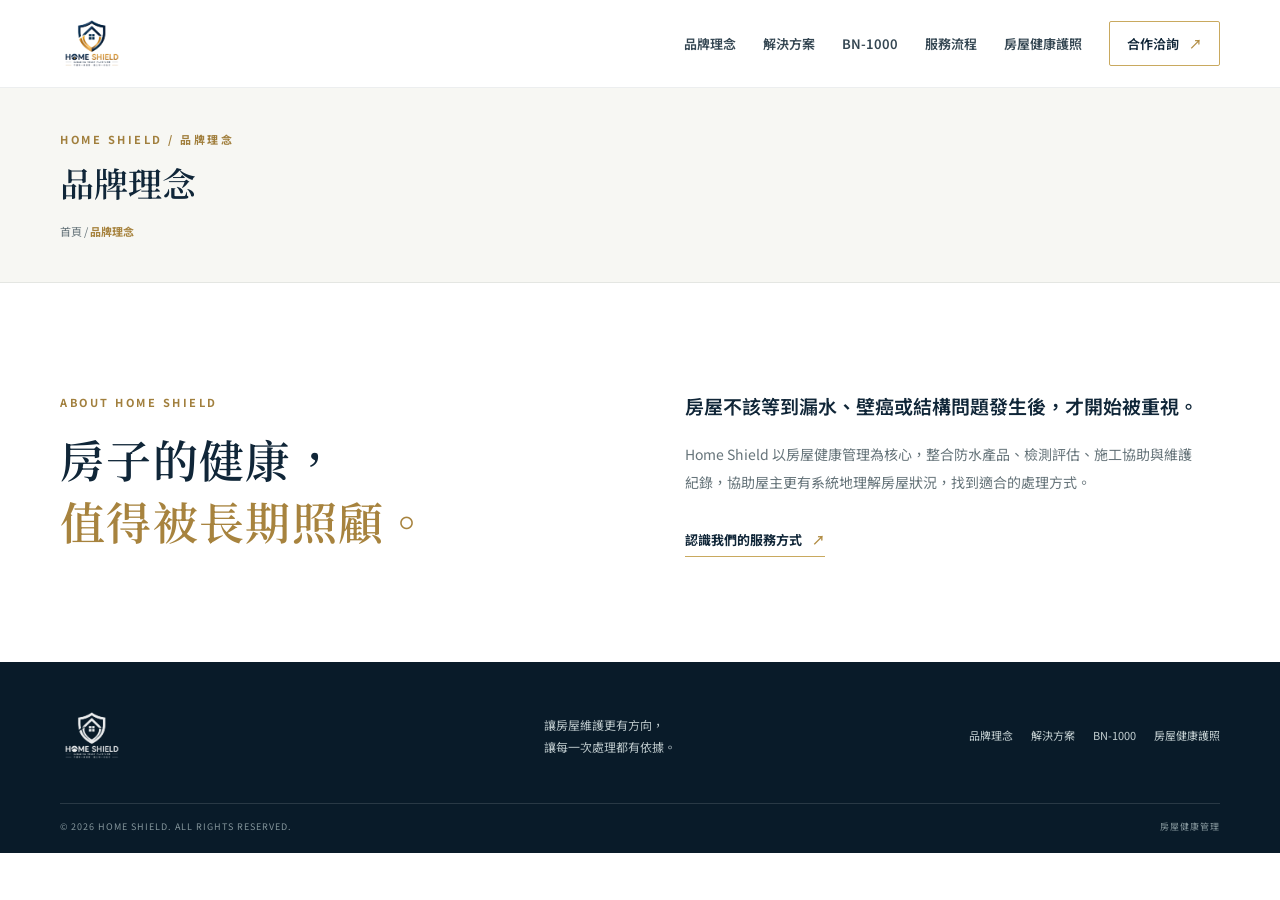
==== about.html @ ea7a78ab "Add files via upload" ====
<!doctype html>
<html lang="zh-Hant"><head>
<meta charset="utf-8"><meta name="viewport" content="width=device-width, initial-scale=1">
<meta name="theme-color" content="#102638">
<meta name="description" content="Home Shield 房屋健康管理，從房屋健檢、防水產品到施工服務。">
<title>品牌理念｜Home Shield 房屋健康管理</title>
<link rel="preconnect" href="https://fonts.googleapis.com"><link rel="preconnect" href="https://fonts.gstatic.com" crossorigin>
<link href="https://fonts.googleapis.com/css2?family=Noto+Sans+TC:wght@400;500;600;700;800&family=Noto+Serif+TC:wght@500;600;700&display=swap" rel="stylesheet">
<link rel="stylesheet" href="./styles.css"></head><body class="inner-page">
<header class="site-header" id="top">
  <div class="container nav-wrap">
    <a class="brand" href="./index.html" aria-label="Home Shield 首頁"><img src="./home-shield-logo.png" alt="HOME SHIELD 房屋健康管理" class="brand-logo"></a>
    <button class="menu-toggle" type="button" aria-label="開啟選單" aria-expanded="false"><span></span><span></span><span></span></button>
    <nav class="main-nav" aria-label="主要導覽">
      <a href="./about.html" data-anchor="about">品牌理念</a>
      <a href="./solutions.html" data-anchor="solutions">解決方案</a>
      <a href="./bn1000.html" data-anchor="bn1000">BN-1000</a>
      <a href="./process.html" data-anchor="process">服務流程</a>
      <a href="./passport.html" data-anchor="passport">房屋健康護照</a>
      <a class="nav-cta" href="./contact.html" data-anchor="contact">合作洽詢 <span>↗</span></a>
    </nav>
  </div>
</header><main><section class="page-heading"><div class="container"><p class="section-kicker">HOME SHIELD / 品牌理念</p><h1>品牌理念</h1><a href="./index.html">首頁</a><span> / </span><b>品牌理念</b></div></section><section class="intro section" id="about">
      <div class="container intro-grid">
        <div>
          <p class="section-kicker">ABOUT HOME SHIELD</p>
          <h2>房子的健康，<br><em>值得被長期照顧。</em></h2>
        </div>
        <div class="intro-copy">
          <p class="lead">房屋不該等到漏水、壁癌或結構問題發生後，才開始被重視。</p>
          <p>Home Shield 以房屋健康管理為核心，整合防水產品、檢測評估、施工協助與維護紀錄，協助屋主更有系統地理解房屋狀況，找到適合的處理方式。</p>
          <a class="text-link" href="#process">認識我們的服務方式 <span>↗</span></a>
        </div>
      </div>
    </section></main><footer class="site-footer"><div class="container footer-main">
  <a class="brand footer-brand" href="./index.html"><img src="./home-shield-logo.png" alt="HOME SHIELD 房屋健康管理" class="brand-logo"></a>
  <p>讓房屋維護更有方向，<br>讓每一次處理都有依據。</p>
  <nav><a href="./about.html">品牌理念</a><a href="./solutions.html">解決方案</a><a href="./bn1000.html">BN-1000</a><a href="./passport.html">房屋健康護照</a></nav>
</div><div class="container footer-bottom"><span>© <span id="year"></span> HOME SHIELD. ALL RIGHTS RESERVED.</span><span>房屋健康管理</span></div></footer><script src="./app.js"></script></body></html>
---- styles.css ----
/* HOME SHIELD 2.0 */
:root{--navy:#102638;--navy2:#173a52;--gold:#c9a95f;--gold-light:#ead9a9;--ink:#1b2d38;--muted:#66747a;--paper:#f7f7f3;--white:#fff;--line:#e4e6e2;--serif:"Noto Serif TC",Georgia,serif;--sans:"Noto Sans TC",Arial,sans-serif}
*{box-sizing:border-box}
html{scroll-behavior:smooth;scroll-padding-top:90px}
body{margin:0;color:var(--ink);font-family:var(--sans);line-height:1.8;background:#fff}
a{color:inherit;text-decoration:none}
img{max-width:100%}
.container{width:min(1160px,calc(100% - 48px));margin:auto}
.site-header{height:88px;position:sticky;top:0;z-index:50;background:rgba(255,255,255,.96);backdrop-filter:blur(14px);border-bottom:1px solid rgba(16,38,56,.08)}
.nav-wrap{height:100%;display:flex;align-items:center;justify-content:space-between;gap:30px}
.brand{display:flex;align-items:center;min-width:0}
.brand-logo{display:block;width:220px;height:auto;max-height:64px;object-fit:contain;object-position:left center}
.main-nav{display:flex;align-items:center;gap:27px;font-size:13px;font-weight:600;color:#344652}
.main-nav>a:not(.nav-cta):hover{color:#a7833e}
.nav-cta{padding:10px 17px;border:1px solid var(--gold);color:var(--navy);border-radius:2px}
.nav-cta span,.text-link span,.solution-card a span{color:#b18c43;margin-left:7px}
.menu-toggle{display:none;background:none;border:0;padding:8px}
.menu-toggle span{display:block;width:25px;height:2px;background:var(--navy);margin:5px}
.hero{position:relative;min-height:650px;display:flex;align-items:center;overflow:hidden;background:var(--navy)}
.hero-photo{position:absolute;inset:0;background-image:url("./hero-building.png");background-size:cover;background-position:center 48%;transform:scale(1.01)}
.hero-wash{position:absolute;inset:0;background:linear-gradient(90deg,rgba(9,29,43,.88) 0%,rgba(12,35,50,.73) 43%,rgba(12,35,50,.18) 100%),linear-gradient(0deg,rgba(8,25,38,.35),transparent 40%)}
.hero-inner{position:relative;z-index:2;display:flex;align-items:center;justify-content:space-between;min-height:650px;padding-top:45px;padding-bottom:70px}
.hero-copy{max-width:660px;color:#fff}
.eyebrow,.section-kicker{font-size:11px;letter-spacing:2.5px;font-weight:700}
.eyebrow{display:flex;align-items:center;gap:12px;color:#f0e4c4;margin:0 0 22px}
.eyebrow span{width:30px;height:1px;background:var(--gold-light)}
.hero h1,.section h2,.service-band h2,.contact h2{font-family:var(--serif);font-weight:600;line-height:1.38;letter-spacing:.03em}
.hero h1{font-size:clamp(38px,5vw,62px);margin:0 0 22px;color:#fff;text-shadow:0 2px 18px rgba(0,0,0,.18)}
.hero h1 em,.section h2 em,.contact h2 em{font-style:normal;color:var(--gold-light)}
.hero-description{font-size:16px;line-height:2;color:#f0f3f3;margin:0 0 30px}
.hero-actions,.contact-actions{display:flex;flex-wrap:wrap;gap:13px}
.button{display:inline-flex;align-items:center;justify-content:center;gap:20px;min-height:49px;padding:0 23px;font-size:13px;font-weight:700;letter-spacing:.04em;transition:.2s;border:1px solid transparent}
.button:hover{transform:translateY(-2px)}
.button-gold{background:var(--gold);color:#172c3a}
.button-gold:hover{background:#dfc47e}
.button-light{border-color:rgba(255,255,255,.7);color:#fff;background:rgba(255,255,255,.08)}
.button-dark{background:var(--navy);color:#fff}
.hero-proof{display:flex;align-items:center;gap:13px;margin-top:43px;color:#fff}
.proof-icon{width:39px;height:39px;border:1px solid rgba(234,217,169,.65);display:grid;place-items:center;color:var(--gold-light);font-size:23px}
.hero-proof b,.hero-proof small{display:block}
.hero-proof b{font-size:13px}
.hero-proof small{font-size:11px;color:#d5dedf}
.hero-stamp{align-self:flex-end;margin-bottom:30px;color:#fff;display:flex;flex-direction:column;align-items:flex-end;gap:5px;font-size:10px;letter-spacing:2px}
.hero-stamp b{font:500 35px var(--serif);color:var(--gold-light)}
.hero-stamp i{width:70px;height:1px;background:var(--gold)}
.hero-stamp small{font-size:8px;letter-spacing:1.5px;color:#e0e7e7}
.hero-bottom{position:absolute;z-index:3;bottom:0;left:0;right:0;padding:16px max(24px,calc((100% - 1160px)/2));display:flex;justify-content:space-between;color:#e7eded;border-top:1px solid rgba(255,255,255,.25);font-size:10px;letter-spacing:1.5px}
.section{padding:105px 0}
.section-soft{background:var(--paper)}
.intro-grid,.product-grid,.passport-grid{display:grid;grid-template-columns:1fr 1fr;gap:90px;align-items:center}
.section-kicker{color:#a17f3d;margin:0 0 15px}
.section h2,.contact h2{font-size:clamp(31px,4vw,45px);color:var(--navy);margin:0}
.section h2 em{color:#a7833e}
.intro-copy{max-width:520px}
.lead{font-size:19px;line-height:1.9;color:var(--navy);font-weight:600;margin:0 0 16px}
.intro-copy>p:not(.lead),.product-copy>p:not(.section-kicker):not(.lead),.passport-copy>p:not(.section-kicker):not(.lead){color:var(--muted);font-size:14px;line-height:2}
.text-link{display:inline-block;margin-top:18px;font-size:13px;font-weight:700;color:var(--navy);border-bottom:1px solid var(--gold);padding-bottom:5px}
.section-heading{display:flex;justify-content:space-between;align-items:flex-end;gap:40px;margin-bottom:48px}
.section-heading>p{max-width:330px;color:var(--muted);font-size:13px;margin:0 0 5px}
.solution-grid{display:grid;grid-template-columns:repeat(3,1fr);gap:18px}
.solution-card{position:relative;background:#fff;padding:34px 30px 30px;min-height:310px;border:1px solid var(--line);transition:.25s}
.solution-card:hover{transform:translateY(-5px);box-shadow:0 16px 35px rgba(16,38,56,.08)}
.solution-card.featured{background:var(--navy);color:#fff;border-color:var(--navy)}
.card-number{position:absolute;right:25px;top:20px;color:#a7afb0;font:italic 13px Georgia}
.featured .card-number{color:#aebdc2}
.card-icon{font-size:30px;color:#b18c43;margin-bottom:18px}
.solution-card h3{font-size:18px;margin:0 0 12px;color:var(--navy)}
.featured h3{color:#fff}
.solution-card p{font-size:13px;line-height:1.9;color:var(--muted);min-height:75px;margin:0 0 20px}
.featured p{color:#d3dcdf}
.solution-card a{font-size:12px;font-weight:700;color:var(--navy)}
.featured a{color:#f0dfa9}
.product-grid{gap:100px}
.product-visual{min-height:440px;position:relative;display:grid;place-items:center;background:linear-gradient(140deg,#e8e8df,#f7f7f3);overflow:hidden}
.product-orbit{position:absolute;border:1px solid rgba(177,140,67,.35);border-radius:50%;width:360px;height:360px}
.orbit-two{width:280px;height:280px}
.product-panel{position:relative;width:230px;height:300px;background:linear-gradient(145deg,#173b54,#0d2435);color:#fff;padding:22px;box-shadow:18px 22px 40px rgba(16,38,56,.2);display:flex;flex-direction:column;justify-content:space-between}
.product-label,.product-foot{font-size:8px;letter-spacing:1.8px;color:#d8c58e}
.product-mark{font:italic 62px Georgia;line-height:.9;color:#fff}
.product-mark b{font-size:50px;color:var(--gold-light)}
.product-foot{border-top:1px solid rgba(234,217,169,.5);padding-top:12px}
.product-caption{position:absolute;bottom:22px;left:25px;font-size:9px;letter-spacing:2px;color:#7a8583}
.product-copy .lead{margin-top:24px}
.check-list{padding:0;margin:22px 0 27px;list-style:none}
.check-list li{font-size:13px;color:#52636b;padding:7px 0;border-bottom:1px solid var(--line)}
.check-list li:before{content:"✓";color:#a7833e;margin-right:12px}
.disclaimer{display:block;margin-top:14px;color:#899397;font-size:10px}
.service-band{background:var(--navy);color:#fff;padding:70px 0}
.service-band-inner{display:flex;justify-content:space-between;align-items:center;gap:80px}
.service-band .section-kicker{color:var(--gold-light)}
.service-band h2{font-size:34px;margin:0;line-height:1.5}
.service-band-inner>p{max-width:430px;color:#d3dcdf;font-size:14px;line-height:2;margin:0}
.process-list{border-top:1px solid var(--line)}
.process-list article{display:grid;grid-template-columns:90px 1fr 30px;align-items:center;gap:25px;padding:23px 8px;border-bottom:1px solid var(--line)}
.process-list article>span{font:italic 20px Georgia;color:#b18c43}
.process-list h3{margin:0;color:var(--navy);font-size:17px}
.process-list p{margin:4px 0 0;color:var(--muted);font-size:12px}
.process-list article>b{font-size:19px;color:#b18c43;font-weight:400}
.passport-grid{gap:100px}
.passport-art{min-height:410px;background:linear-gradient(145deg,#d9ded9,#eff0e9);display:grid;place-items:center;padding:35px}
.passport-card{width:min(340px,100%);min-height:270px;background:linear-gradient(145deg,#173b54,#0e2638);padding:24px;color:#fff;box-shadow:18px 20px 40px rgba(16,38,56,.2);position:relative}
.passport-top,.passport-bottom{display:flex;justify-content:space-between;font-size:8px;letter-spacing:1.5px;color:#e2d3a5}
.passport-symbol{font-size:44px;color:var(--gold-light);margin-top:24px}
.passport-card h3{font:600 24px var(--serif);margin:2px 0}
.passport-card>p{font-size:8px;letter-spacing:2px;color:#c5d0d3;margin:0}
.passport-lines{margin:23px 0;display:grid;gap:7px}
.passport-lines i{height:1px;background:rgba(255,255,255,.25);width:100%}
.passport-lines i:nth-child(2){width:75%}.passport-lines i:nth-child(3){width:88%}
.passport-bottom{border-top:1px solid rgba(234,217,169,.4);padding-top:12px}
.passport-copy .lead{margin-top:24px}
.passport-note{border-left:3px solid var(--gold);padding:10px 0 10px 18px;margin-top:25px}
.passport-note b,.passport-note span{display:block}
.passport-note b{font-size:13px;color:var(--navy)}
.passport-note span{font-size:12px;color:var(--muted)}
.contact{background:linear-gradient(135deg,#142f43,#0b1f2e);text-align:center;color:#fff;padding:100px 0}
.contact .section-kicker{color:var(--gold-light)}
.contact h2{color:#fff}
.contact-inner>p:not(.section-kicker){max-width:590px;margin:20px auto 28px;color:#d4dfe1;font-size:14px}
.contact-actions{justify-content:center}
.button-outline-light{border-color:rgba(255,255,255,.55);color:#fff}
.contact small{display:block;color:#aebdc2;font-size:10px;margin-top:25px}
.site-footer{background:#091b29;color:#dce4e5;padding:42px 0 18px}
.footer-main{display:flex;align-items:center;justify-content:space-between;gap:35px;padding-bottom:35px}
.footer-brand .brand-logo{width:190px;filter:brightness(0) invert(1);opacity:.92}
.footer-main>p{font-size:12px;color:#b9c5c8;margin:0}
.footer-main nav{display:flex;gap:18px;flex-wrap:wrap;font-size:11px;color:#c4d0d2}
.footer-main nav a:hover{color:var(--gold-light)}
.footer-bottom{border-top:1px solid rgba(255,255,255,.13);padding-top:15px;display:flex;justify-content:space-between;color:#84959b;font-size:9px;letter-spacing:1px}
@media(max-width:900px){.main-nav{gap:14px;font-size:12px}.brand-logo{width:185px}.intro-grid,.product-grid,.passport-grid{gap:45px}.hero-stamp{display:none}.section-heading{align-items:flex-start;flex-direction:column;gap:15px}.section-heading>p{max-width:520px}.footer-main{flex-wrap:wrap}}
@media(max-width:700px){.container{width:min(100% - 36px,560px)}.site-header{height:72px}.brand-logo{width:178px;max-height:52px}.menu-toggle{display:block}.main-nav{display:none;position:absolute;top:72px;left:0;right:0;background:#fff;padding:18px 24px 24px;border-bottom:1px solid var(--line);box-shadow:0 15px 25px rgba(16,38,56,.08);flex-direction:column;align-items:stretch;gap:0}.main-nav.open{display:flex}.main-nav>a{padding:12px 3px;border-bottom:1px solid #edf0ed}.main-nav .nav-cta{text-align:center;margin-top:12px;border:1px solid var(--gold);padding:10px}.hero,.hero-inner{min-height:650px}.hero-photo{background-position:58% center}.hero-wash{background:linear-gradient(90deg,rgba(9,29,43,.88),rgba(12,35,50,.56)),linear-gradient(0deg,rgba(8,25,38,.42),transparent 55%)}.hero-inner{padding-top:30px;padding-bottom:75px}.hero h1{font-size:39px}.hero-description{font-size:14px}.hero-proof{margin-top:32px}.hero-bottom{padding:12px 18px;font-size:8px;letter-spacing:.8px}.section{padding:72px 0}.intro-grid,.product-grid,.passport-grid{grid-template-columns:1fr;gap:27px}.intro-copy{max-width:none}.section h2,.contact h2{font-size:32px}.solution-grid{grid-template-columns:1fr;gap:12px}.solution-card{min-height:0;padding:27px 24px}.solution-card p{min-height:0}.product-visual{min-height:350px;order:2}.product-copy{order:1}.service-band{padding:55px 0}.service-band-inner{display:block}.service-band h2{font-size:29px}.service-band-inner>p{margin-top:20px}.process-list article{grid-template-columns:48px 1fr 20px;gap:12px;padding:19px 0}.process-list h3{font-size:15px}.passport-art{min-height:350px;padding:25px}.passport-copy{order:1}.passport-art{order:2}.contact{padding:75px 0}.footer-main{display:grid;grid-template-columns:1fr;gap:20px}.footer-main nav{gap:12px 18px}.footer-bottom{font-size:8px}}
@media(max-width:380px){.hero h1{font-size:34px}.hero-actions .button{width:100%}.hero-bottom span:first-child{display:none}}


/* HOME SHIELD 2.0: desktop multi-page / mobile one-page navigation */
.desktop-hub{display:none;background:var(--paper);padding:82px 0 96px}
.desktop-hub h2{font-family:var(--serif);font-size:clamp(30px,3.4vw,42px);line-height:1.45;color:var(--navy);margin:0 0 34px}
.desktop-hub h2 em{font-style:normal;color:#a7833e}
.hub-grid{display:grid;grid-template-columns:repeat(3,1fr);gap:16px}
.hub-card{position:relative;min-height:180px;padding:26px 26px 24px;background:#fff;border:1px solid var(--line);display:flex;flex-direction:column;align-items:flex-start;transition:.2s}
.hub-card:hover{transform:translateY(-4px);box-shadow:0 14px 30px rgba(16,38,56,.08);border-color:#c9a95f}
.hub-card>span{font-size:9px;letter-spacing:1.8px;color:#a7833e}
.hub-card>b{font:600 22px var(--serif);color:var(--navy);margin-top:17px}
.hub-card>small{font-size:12px;color:var(--muted);margin-top:5px}
.hub-card>i{position:absolute;right:24px;bottom:22px;color:#a7833e;font-style:normal;font-size:19px}
.hub-card.featured{background:var(--navy);border-color:var(--navy)}
.hub-card.featured>b{color:#fff}.hub-card.featured>small{color:#d3dcdf}
.page-heading{background:var(--paper);padding:42px 0 38px;border-bottom:1px solid var(--line)}
.page-heading .section-kicker{margin-bottom:8px}
.page-heading h1{font:600 34px var(--serif);color:var(--navy);margin:0 0 8px}
.page-heading a,.page-heading span,.page-heading b{font-size:11px;color:var(--muted)}
.page-heading b{color:#a7833e}
@media(min-width:701px){
  .home-page .desktop-hub{display:block}
  .home-page main>.intro,.home-page main>.solutions,.home-page main>.product,.home-page main>.service-band,.home-page main>.process,.home-page main>.passport,.home-page main>.contact{display:none}
}
@media(max-width:700px){
  .desktop-hub{display:none!important}
  .page-heading{padding:30px 0}
  .page-heading h1{font-size:28px}
}
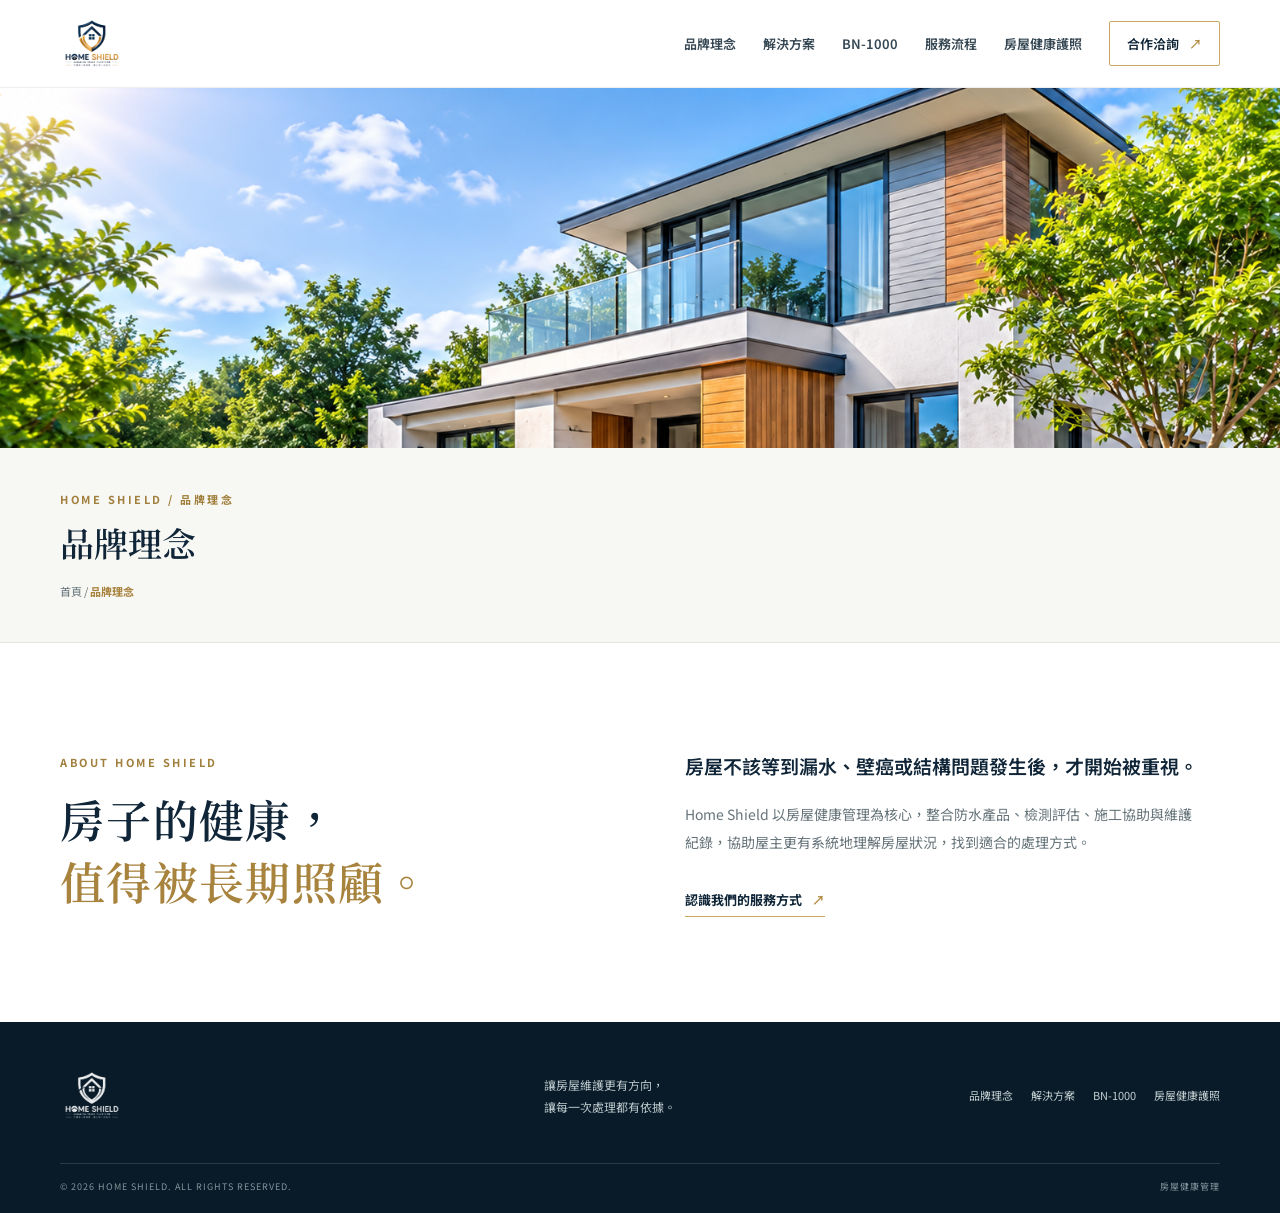
==== commit 2e9cf424: "Update about.html" ====
--- a/about.html
+++ b/about.html
@@ -6,7 +6,7 @@
 <title>品牌理念｜Home Shield 房屋健康管理</title>
 <link rel="preconnect" href="https://fonts.googleapis.com"><link rel="preconnect" href="https://fonts.gstatic.com" crossorigin>
 <link href="https://fonts.googleapis.com/css2?family=Noto+Sans+TC:wght@400;500;600;700;800&family=Noto+Serif+TC:wght@500;600;700&display=swap" rel="stylesheet">
-<link rel="stylesheet" href="./styles.css"></head><body class="inner-page">
+<link rel="stylesheet" href="./styles.css?v=2"></head><body class="inner-page">
 <header class="site-header" id="top">
   <div class="container nav-wrap">
     <a class="brand" href="./index.html" aria-label="Home Shield 首頁"><img src="./home-shield-logo.png" alt="HOME SHIELD 房屋健康管理" class="brand-logo"></a>
@@ -20,7 +20,9 @@
       <a class="nav-cta" href="./contact.html" data-anchor="contact">合作洽詢 <span>↗</span></a>
     </nav>
   </div>
-</header><main><section class="page-heading"><div class="container"><p class="section-kicker">HOME SHIELD / 品牌理念</p><h1>品牌理念</h1><a href="./index.html">首頁</a><span> / </span><b>品牌理念</b></div></section><section class="intro section" id="about">
+</header><main>
+<section class="about-hero" aria-label="品牌理念住宅背景"></section>
+<section class="page-heading"><div class="container"><p class="section-kicker">HOME SHIELD / 品牌理念</p><h1>品牌理念</h1><a href="./index.html">首頁</a><span> / </span><b>品牌理念</b></div></section><section class="intro section" id="about">
       <div class="container intro-grid">
         <div>
           <p class="section-kicker">ABOUT HOME SHIELD</p>
@@ -36,4 +38,4 @@
   <a class="brand footer-brand" href="./index.html"><img src="./home-shield-logo.png" alt="HOME SHIELD 房屋健康管理" class="brand-logo"></a>
   <p>讓房屋維護更有方向，<br>讓每一次處理都有依據。</p>
   <nav><a href="./about.html">品牌理念</a><a href="./solutions.html">解決方案</a><a href="./bn1000.html">BN-1000</a><a href="./passport.html">房屋健康護照</a></nav>
-</div><div class="container footer-bottom"><span>© <span id="year"></span> HOME SHIELD. ALL RIGHTS RESERVED.</span><span>房屋健康管理</span></div></footer><script src="./app.js"></script></body></html>+</div><div class="container footer-bottom"><span>© <span id="year"></span> HOME SHIELD. ALL RIGHTS RESERVED.</span><span>房屋健康管理</span></div></footer><script src="./app.js"></script></body></html>
--- a/styles.css
+++ b/styles.css
@@ -18,7 +18,7 @@
 .menu-toggle{display:none;background:none;border:0;padding:8px}
 .menu-toggle span{display:block;width:25px;height:2px;background:var(--navy);margin:5px}
 .hero{position:relative;min-height:650px;display:flex;align-items:center;overflow:hidden;background:var(--navy)}
-.hero-photo{position:absolute;inset:0;background-image:url("./hero-building.png");background-size:cover;background-position:center 48%;transform:scale(1.01)}
+.hero-photo{position:absolute;inset:0;background-image:url("./hero-building.png");;background-size:cover;background-position:center 48%;transform:scale(1.01)}
 .hero-wash{position:absolute;inset:0;background:linear-gradient(90deg,rgba(9,29,43,.88) 0%,rgba(12,35,50,.73) 43%,rgba(12,35,50,.18) 100%),linear-gradient(0deg,rgba(8,25,38,.35),transparent 40%)}
 .hero-inner{position:relative;z-index:2;display:flex;align-items:center;justify-content:space-between;min-height:650px;padding-top:45px;padding-bottom:70px}
 .hero-copy{max-width:660px;color:#fff}
@@ -159,3 +159,20 @@
   .page-heading{padding:30px 0}
   .page-heading h1{font-size:28px}
 }
+
+/* Home Shield 品牌理念頁面背景 */
+.about-hero {
+  width: 100%;
+  height: 360px;
+  background-image: url("./about-hero.png");
+  background-size: cover;
+  background-position: center 45%;
+  background-repeat: no-repeat;
+}
+
+@media (max-width: 768px) {
+  .about-hero {
+    height: 230px;
+    background-position: center center;
+  }
+}
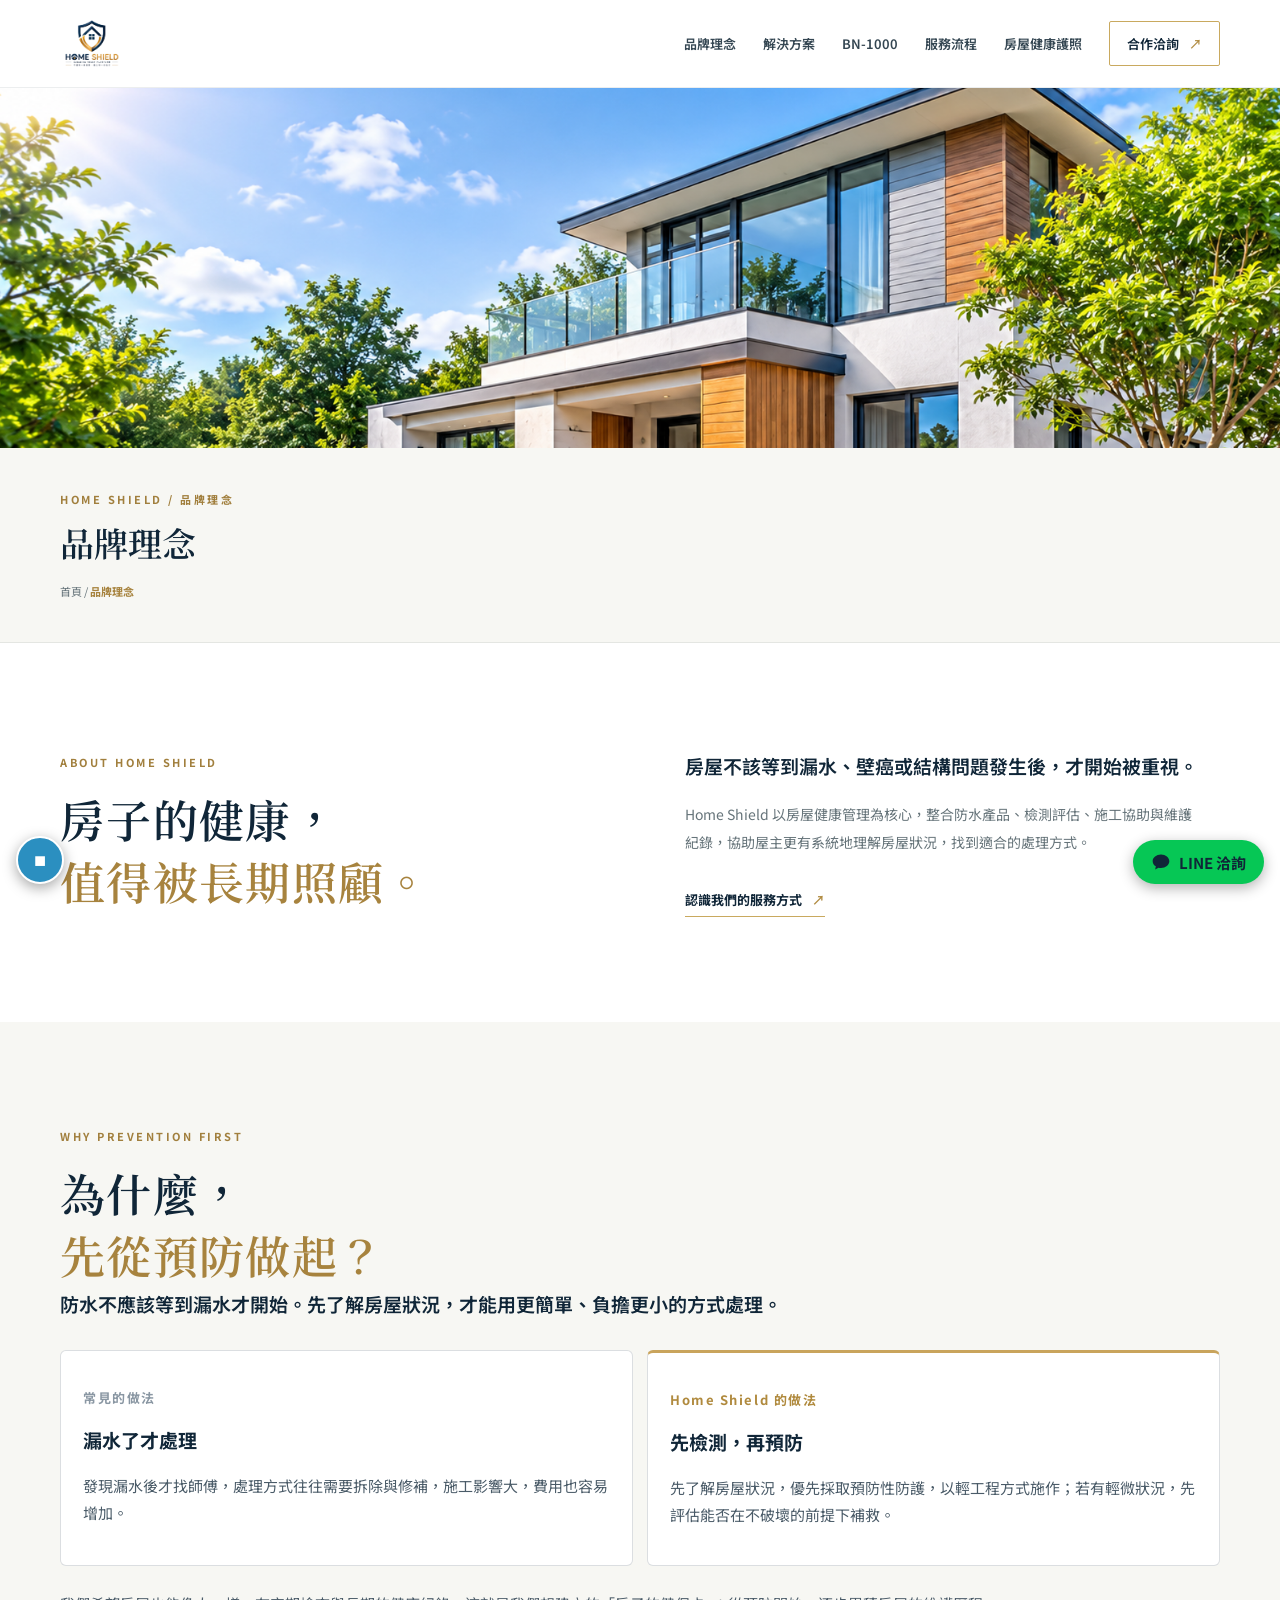
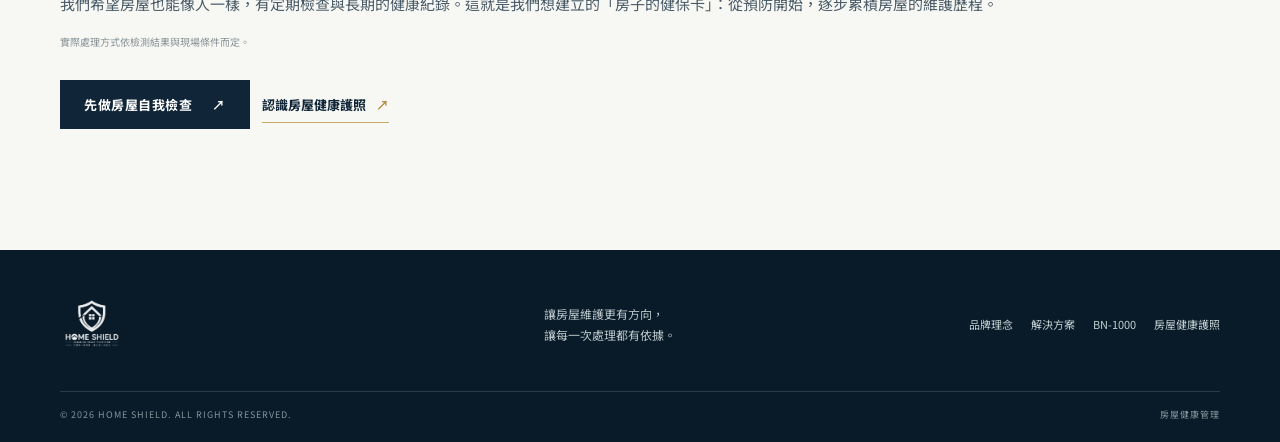
==== commit bcab13a7: "Update about.html" ====
--- a/about.html
+++ b/about.html
@@ -31,11 +31,35 @@
         <div class="intro-copy">
           <p class="lead">房屋不該等到漏水、壁癌或結構問題發生後，才開始被重視。</p>
           <p>Home Shield 以房屋健康管理為核心，整合防水產品、檢測評估、施工協助與維護紀錄，協助屋主更有系統地理解房屋狀況，找到適合的處理方式。</p>
-          <a class="text-link" href="#process">認識我們的服務方式 <span>↗</span></a>
+          <a class="text-link" href="./process.html">認識我們的服務方式 <span>↗</span></a>
         </div>
       </div>
-    </section></main><footer class="site-footer"><div class="container footer-main">
+    </section><section class="section section-soft" id="why-prevention">
+  <div class="container">
+    <p class="section-kicker">WHY PREVENTION FIRST</p>
+    <h2>為什麼，<br><em>先從預防做起？</em></h2>
+    <p class="lead">防水不應該等到漏水才開始。先了解房屋狀況，才能用更簡單、負擔更小的方式處理。</p>
+
+    <div style="display:grid;gap:14px;margin-top:28px;grid-template-columns:repeat(auto-fit,minmax(260px,1fr))">
+      <article style="background:#fff;border:1px solid rgba(16,38,56,.15);border-radius:6px;padding:22px">
+        <p style="font-size:13px;letter-spacing:.12em;color:#8a97a3;font-weight:700">常見的做法</p>
+        <h3 style="margin:8px 0 10px;font-size:19px;color:#102638">漏水了才處理</h3>
+        <p style="font-size:15px;line-height:1.8;color:#4a5b68">發現漏水後才找師傅，處理方式往往需要拆除與修補，施工影響大，費用也容易增加。</p>
+      </article>
+      <article style="background:#fff;border:1px solid rgba(16,38,56,.15);border-top:3px solid #c9a45c;border-radius:6px;padding:22px">
+        <p style="font-size:13px;letter-spacing:.12em;color:#b08a3e;font-weight:700">Home Shield 的做法</p>
+        <h3 style="margin:8px 0 10px;font-size:19px;color:#102638">先檢測，再預防</h3>
+        <p style="font-size:15px;line-height:1.8;color:#4a5b68">先了解房屋狀況，優先採取預防性防護，以輕工程方式施作；若有輕微狀況，先評估能否在不破壞的前提下補救。</p>
+      </article>
+    </div>
+
+    <p style="margin-top:24px;font-size:15px;line-height:1.9;color:#4a5b68">我們希望房屋也能像人一樣，有定期檢查與長期的健康紀錄。這就是我們想建立的「房子的健保卡」：從預防開始，逐步累積房屋的維護歷程。</p>
+    <small class="disclaimer">實際處理方式依檢測結果與現場條件而定。</small>
+
+    <p style="margin-top:24px"><a class="button button-dark" href="/check.html">先做房屋自我檢查 <span>↗</span></a> &nbsp; <a class="text-link" href="./passport.html">認識房屋健康護照 <span>↗</span></a></p>
+  </div>
+</section></main><footer class="site-footer"><div class="container footer-main">
   <a class="brand footer-brand" href="./index.html"><img src="./home-shield-logo.png" alt="HOME SHIELD 房屋健康管理" class="brand-logo"></a>
   <p>讓房屋維護更有方向，<br>讓每一次處理都有依據。</p>
   <nav><a href="./about.html">品牌理念</a><a href="./solutions.html">解決方案</a><a href="./bn1000.html">BN-1000</a><a href="./passport.html">房屋健康護照</a></nav>
-</div><div class="container footer-bottom"><span>© <span id="year"></span> HOME SHIELD. ALL RIGHTS RESERVED.</span><span>房屋健康管理</span></div></footer><script src="./app.js"></script></body></html>
+</div><div class="container footer-bottom"><span>© <span id="year"></span> HOME SHIELD. ALL RIGHTS RESERVED.</span><span>房屋健康管理</span></div></footer><script src="./app.js?v=3"></script>
--- a/styles.css
+++ b/styles.css
@@ -176,3 +176,88 @@
     background-position: center center;
   }
 }
+
+/* Home Shield 解決方案頁面背景 */
+.solutions-hero {
+  width: 100%;
+  height: 360px;
+  background-image: url("./solutions-hero.png");
+  background-size: cover;
+  background-position: center 55%;
+  background-repeat: no-repeat;
+}
+
+@media (max-width: 768px) {
+  .solutions-hero {
+    height: 230px;
+    background-position: center center;
+  }
+}
+
+/* Home Shield BN-1000 產品頁面背景 */
+.bn1000-hero {
+  width: 100%;
+  height: 360px;
+  background-image: url("./bn1000-hero.png");
+  background-size: cover;
+  background-position: center center;
+  background-repeat: no-repeat;
+}
+
+@media (max-width: 768px) {
+  .bn1000-hero {
+    height: 230px;
+    background-position: center center;
+  }
+}
+
+/* Home Shield 服務流程頁面背景 */
+.process-hero {
+  width: 100%;
+  height: 360px;
+  background-image: url("./process-hero.png");
+  background-size: cover;
+  background-position: center center;
+  background-repeat: no-repeat;
+}
+
+@media (max-width: 768px) {
+  .process-hero {
+    height: 230px;
+    background-position: center center;
+  }
+}
+
+/* Home Shield 房屋健康護照頁面背景 */
+.passport-hero {
+  width: 100%;
+  height: 360px;
+  background-image: url("./passport-hero.png");
+  background-size: cover;
+  background-position: center center;
+  background-repeat: no-repeat;
+}
+
+@media (max-width: 768px) {
+  .passport-hero {
+    height: 230px;
+    background-position: center center;
+  }
+}
+
+/* Home Shield 合作洽詢頁面背景 */
+.contact-hero {
+  width: 100%;
+  height: 360px;
+  background-image: url("./contact-hero.jpg");
+  background-size: cover;
+  background-position: center center;
+  background-repeat: no-repeat;
+}
+
+@media (max-width: 768px) {
+  .contact-hero {
+    height: 230px;
+    background-position: center center;
+  }
+}
